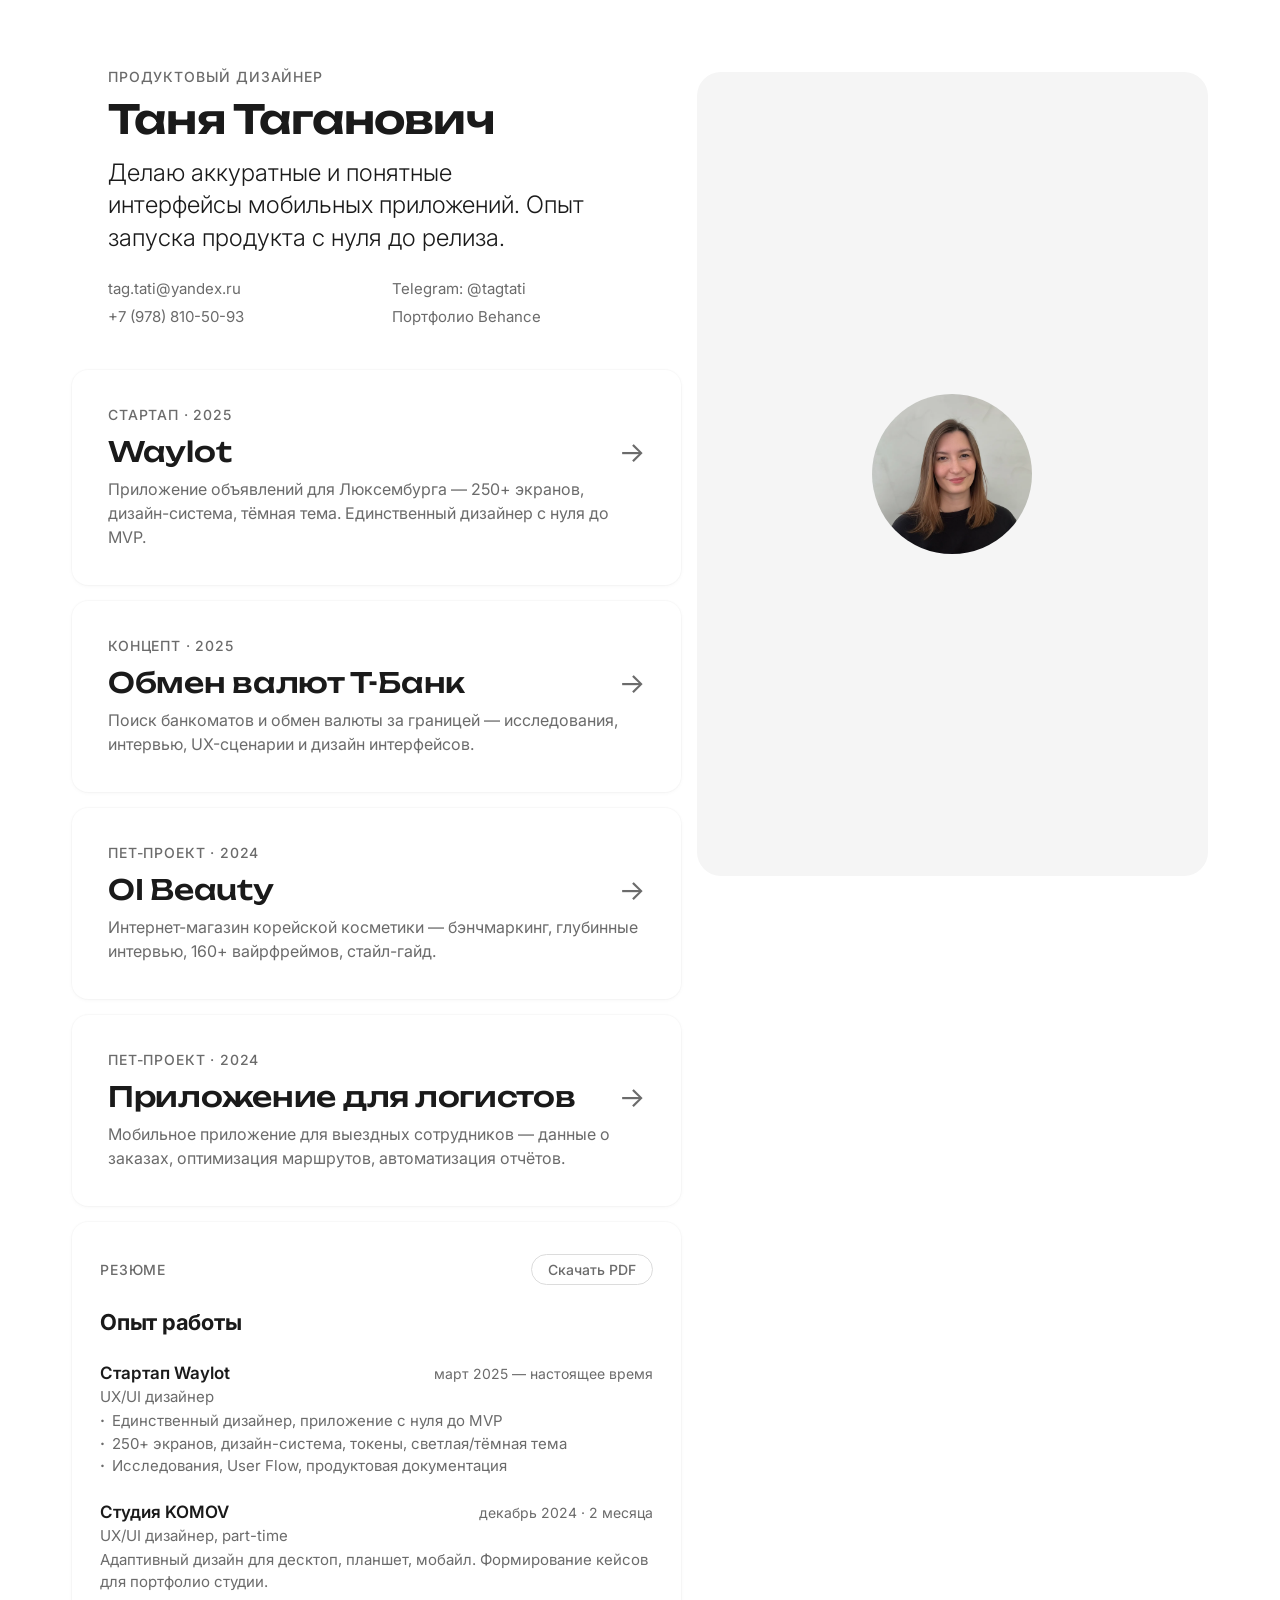
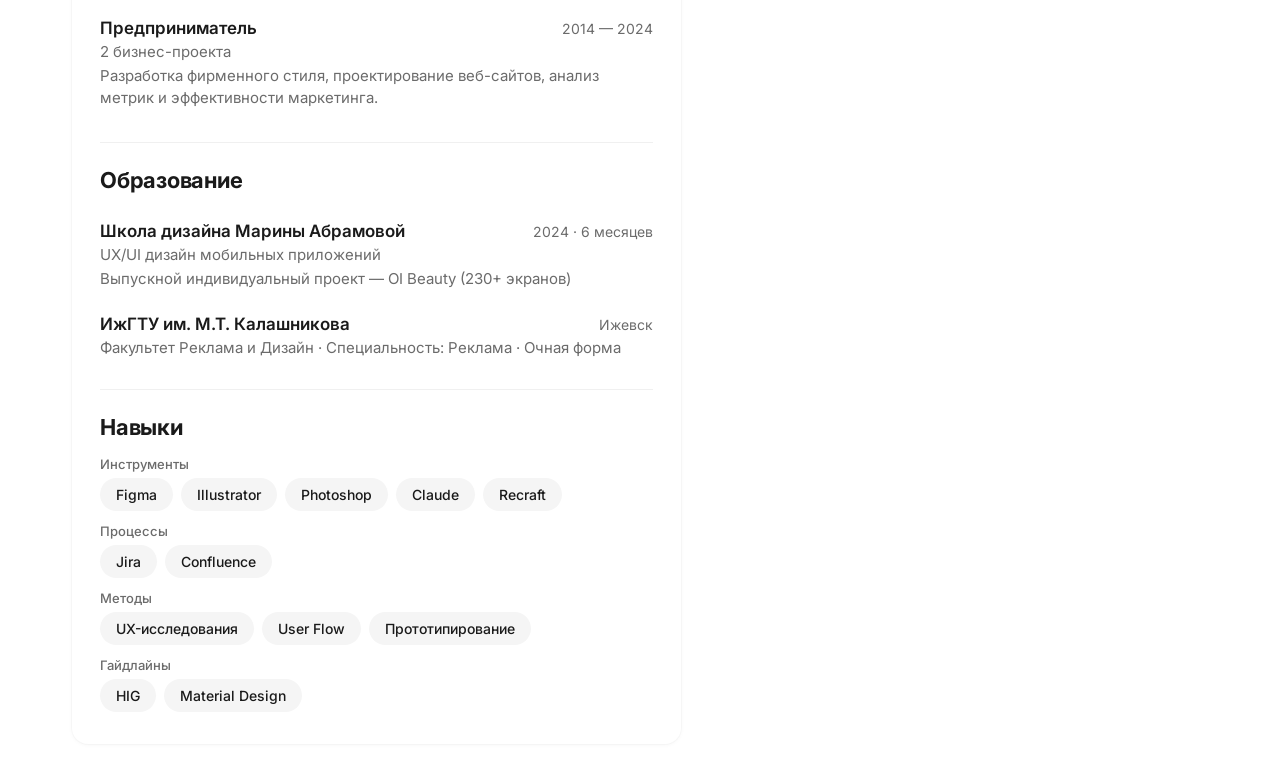
==== index.html @ 6e8eb2c4 "Initial commit" ====
<!DOCTYPE html>
<html lang="ru">
<head>
  <meta charset="UTF-8">
  <meta name="viewport" content="width=device-width, initial-scale=1.0">
  <title>Таганович Татьяна — Продуктовый дизайнер</title>
  <link rel="preconnect" href="https://fonts.googleapis.com">
  <link rel="preconnect" href="https://fonts.gstatic.com" crossorigin>
  <link href="https://fonts.googleapis.com/css2?family=Inter:wght@400;500;600&family=Unbounded:wght@400;500;600;700&display=swap" rel="stylesheet">
  <link rel="stylesheet" href="style.css">
</head>
<body>

  <header class="sticky-header" id="stickyHeader">
    <span class="sticky-name">Таня Таганович</span>
    <a href="#top" class="sticky-contact-btn">Контакты</a>
  </header>

  <div class="bento" id="top">

    <!-- LEFT COLUMN -->
    <div class="col-left">

      <!-- About + Contact -->
      <div class="hero" data-cover="assets/photo.webp">
        <div class="hero-photo-mobile">
          <div class="photo-circle"></div>
        </div>
        <p class="card-role">Продуктовый дизайнер</p>
        <h1 class="card-name">Таня Таганович</h1>
        <p class="card-bio">Делаю аккуратные и понятные интерфейсы мобильных приложений. Опыт запуска продукта с нуля до релиза.</p>
        <div class="contact-grid">
          <ul class="contact-list">
            <li><a href="mailto:tag.tati@yandex.ru">tag.tati@yandex.ru</a></li>
            <li><a href="tel:+79788105093">+7 (978) 810-50-93</a></li>
          </ul>
          <ul class="contact-list">
            <li><a href="https://t.me/tagtati">Telegram: @tagtati</a></li>
            <li><a href="https://www.behance.net/4f20a3a7">Портфолио Behance</a></li>
          </ul>
        </div>
      </div>

      <!-- Case 1: Waylot -->
      <a href="waylot.html" class="card card-case" data-cover="assets/wlt/wlt1.webp">
        <div class="card-cover-wrap"><img class="card-cover" src="assets/wlt/wlt1.webp" alt="Waylot preview"></div>
        <div class="card-case-inner">
          <p class="card-label">Стартап &middot; 2025</p>
          <div class="card-title-row">
            <h2 class="card-title">Waylot</h2>
            <span class="card-arrow">&rarr;</span>
          </div>
          <p class="card-desc">Приложение объявлений для Люксембурга — 250+ экранов, дизайн-система, тёмная тема. Единственный дизайнер с нуля до MVP.</p>
          <p class="card-desc-short">Приложение объявлений для Люксембурга, 250+ экранов</p>
        </div>
      </a>

      <!-- Case 2: T-Bank -->
      <a href="tbank.html" class="card card-case" data-cover="assets/tbank/t2.webp">
        <div class="card-cover-wrap"><img class="card-cover" src="assets/tbank/t2.webp" alt="Т-Банк preview"></div>
        <div class="card-case-inner">
          <p class="card-label">Концепт &middot; 2025</p>
          <div class="card-title-row">
            <h2 class="card-title">Обмен валют Т-Банк</h2>
            <span class="card-arrow">&rarr;</span>
          </div>
          <p class="card-desc">Поиск банкоматов и обмен валюты за границей — исследования, интервью, UX-сценарии и дизайн интерфейсов.</p>
          <p class="card-desc-short">Поиск банкоматов и обмен валюты за границей</p>
        </div>
      </a>

      <!-- Case 3: OI Beauty -->
      <a href="beauty.html" class="card card-case" data-cover="assets/oi/28.webp">
        <div class="card-cover-wrap"><img class="card-cover" src="assets/oi/28.webp" alt="OI Beauty preview"></div>
        <div class="card-case-inner">
          <p class="card-label">Пет-проект &middot; 2024</p>
          <div class="card-title-row">
            <h2 class="card-title">OI Beauty</h2>
            <span class="card-arrow">&rarr;</span>
          </div>
          <p class="card-desc">Интернет-магазин корейской косметики — бэнчмаркинг, глубинные интервью, 160+ вайрфреймов, стайл-гайд.</p>
          <p class="card-desc-short">Интернет-магазин корейской косметики, 160+ вайрфреймов</p>
        </div>
      </a>

      <!-- Case 4: Logistics -->
      <a href="logistics.html" class="card card-case" data-cover="assets/Lgst/lgst21.webp">
        <div class="card-cover-wrap"><img class="card-cover" src="assets/Lgst/lgst21.webp" alt="Логистика preview"></div>
        <div class="card-case-inner">
          <p class="card-label">Пет-проект &middot; 2024</p>
          <div class="card-title-row">
            <h2 class="card-title">Приложение для логистов</h2>
            <span class="card-arrow">&rarr;</span>
          </div>
          <p class="card-desc">Мобильное приложение для выездных сотрудников — данные о заказах, оптимизация маршрутов, автоматизация отчётов.</p>
          <p class="card-desc-short">Приложение для выездных сотрудников</p>
        </div>
      </a>

      <!-- Resume -->
      <div class="card card-resume">
        <div class="resume-top">
          <p class="card-label">Резюме</p>
          <a href="assets/resume.pdf" download class="resume-download">Скачать PDF</a>
        </div>

        <details class="resume-accordion" open>
          <summary class="resume-section-title">Опыт работы</summary>
          <div class="resume-accordion-body">
            <div class="resume-item">
              <div class="resume-header">
                <span class="resume-company">Стартап Waylot</span>
                <span class="resume-date">март 2025 — настоящее время</span>
              </div>
              <p class="resume-role">UX/UI дизайнер</p>
              <ul class="resume-list">
                <li>Единственный дизайнер, приложение с нуля до MVP</li>
                <li>250+ экранов, дизайн-система, токены, светлая/тёмная тема</li>
                <li>Исследования, User Flow, продуктовая документация</li>
              </ul>
            </div>
            <div class="resume-item">
              <div class="resume-header">
                <span class="resume-company">Студия KOMOV</span>
                <span class="resume-date">декабрь 2024 · 2 месяца</span>
              </div>
              <p class="resume-role">UX/UI дизайнер, part-time</p>
              <p class="resume-details">Адаптивный дизайн для десктоп, планшет, мобайл. Формирование кейсов для портфолио студии.</p>
            </div>
            <div class="resume-item">
              <div class="resume-header">
                <span class="resume-company">Предприниматель</span>
                <span class="resume-date">2014 — 2024</span>
              </div>
              <p class="resume-role">2 бизнес-проекта</p>
              <p class="resume-details">Разработка фирменного стиля, проектирование веб-сайтов, анализ метрик и эффективности маркетинга.</p>
            </div>
          </div>
        </details>

        <details class="resume-accordion" open>
          <summary class="resume-section-title">Образование</summary>
          <div class="resume-accordion-body">
            <div class="resume-item">
              <div class="resume-header">
                <span class="resume-company">Школа дизайна Марины Абрамовой</span>
                <span class="resume-date">2024 · 6 месяцев</span>
              </div>
              <p class="resume-role">UX/UI дизайн мобильных приложений</p>
              <p class="resume-details">Выпускной индивидуальный проект — OI Beauty (230+ экранов)</p>
            </div>
            <div class="resume-item">
              <div class="resume-header">
                <span class="resume-company">ИжГТУ им. М.Т. Калашникова</span>
                <span class="resume-date">Ижевск</span>
              </div>
              <p class="resume-role">Факультет Реклама и Дизайн · Специальность: Реклама · Очная форма</p>
            </div>
          </div>
        </details>

        <details class="resume-accordion" open>
          <summary class="resume-section-title">Навыки</summary>
          <div class="resume-accordion-body">
            <p class="resume-skill-group">Инструменты</p>
            <div class="resume-skills">
              <span class="skill-tag">Figma</span>
              <span class="skill-tag">Illustrator</span>
              <span class="skill-tag">Photoshop</span>
              <span class="skill-tag">Claude</span>
              <span class="skill-tag">Recraft</span>
            </div>
            <p class="resume-skill-group">Процессы</p>
            <div class="resume-skills">
              <span class="skill-tag">Jira</span>
              <span class="skill-tag">Confluence</span>
            </div>
            <p class="resume-skill-group">Методы</p>
            <div class="resume-skills">
              <span class="skill-tag">UX-исследования</span>
              <span class="skill-tag">User Flow</span>
              <span class="skill-tag">Прототипирование</span>
            </div>
            <p class="resume-skill-group">Гайдлайны</p>
            <div class="resume-skills">
              <span class="skill-tag">HIG</span>
              <span class="skill-tag">Material Design</span>
            </div>
          </div>
        </details>
      </div>

    </div>

    <!-- RIGHT COLUMN: sticky preview -->
    <div class="col-right">
      <div class="preview">
        <!-- Default: photo -->
        <div class="preview-photo" id="previewPhoto">
          <div class="photo-circle"></div>
        </div>
        <!-- Hover: case cover -->
        <div class="preview-cover" id="previewCover">
          <div class="phone-frame">
            <img src="" alt="Case preview" id="previewImage">
          </div>
        </div>
      </div>
    </div>

  </div>

  <script src="script.js"></script>
</body>
</html>
---- style.css ----
/* ── Reset ── */
*, *::before, *::after {
  margin: 0;
  padding: 0;
  box-sizing: border-box;
}

/* ── Base ── */
:root {
  --text: #1A1A1A;
  --text-secondary: #6B6B6B;
  --card-bg: #FFFFFF;
  --radius: 16px;
  --gap: 16px;
}

body {
  font-family: 'Inter', -apple-system, BlinkMacSystemFont, 'Segoe UI', Helvetica, Arial, sans-serif;
  background: #FFFFFF;
  color: var(--text);
  -webkit-font-smoothing: antialiased;
  -moz-osx-font-smoothing: grayscale;
}

/* ── Bento container ── */
.bento {
  display: flex;
  gap: var(--gap);
  max-width: 1200px;
  margin: 0 auto;
  padding: 32px;
  min-height: 100vh;
}

/* ── Left column: scrollable ── */
.col-left {
  flex: 1;
  display: flex;
  flex-direction: column;
  gap: var(--gap);
}

/* ── Right column: sticky preview ── */
.col-right {
  width: 45%;
  position: sticky;
  top: 72px;
  height: calc(100vh - 96px);
  background: #F5F5F5;
  border-radius: 24px;
  display: flex;
  align-items: center;
  justify-content: center;
  flex-shrink: 0;
}

/* ── Cards ── */
.card {
  background: var(--card-bg);
  border-radius: var(--radius);
  padding: 36px;
  text-decoration: none;
  color: var(--text);
  box-shadow: 0 1px 4px rgba(0, 0, 0, 0.04), 0 0 0 1px rgba(0, 0, 0, 0.02);
  transition: transform 0.2s ease, box-shadow 0.2s ease;
}

.card:hover {
  transform: translateY(-2px);
  box-shadow: 0 8px 24px rgba(0, 0, 0, 0.06);
}

.card-label {
  font-size: 14px;
  font-weight: 500;
  text-transform: uppercase;
  letter-spacing: 0.06em;
  color: var(--text-secondary);
  margin-bottom: 12px;
}

/* About */
/* Hero (About + Contact) */
.hero {
  padding: 36px 36px 28px 36px;
}

.card-name {
  font-family: 'Unbounded', sans-serif;
  font-size: 40px;
  font-weight: 600;
  line-height: 1.1;
  letter-spacing: -0.02em;
  margin-bottom: 16px;
}

.card-role {
  font-size: 14px;
  font-weight: 500;
  text-transform: uppercase;
  letter-spacing: 0.06em;
  color: var(--text-secondary);
  margin-bottom: 12px;
}

.card-bio {
  font-size: 24px;
  font-weight: 300;
  line-height: 1.35;
  color: var(--text);
  max-width: 480px;
}

/* Case cards */
.card-case {
  display: flex;
  justify-content: space-between;
  align-items: center;
  cursor: pointer;
}

.card-case-inner {
  flex: 1;
}

.card-title {
  font-family: 'Unbounded', sans-serif;
  font-size: 28px;
  font-weight: 500;
  line-height: 1.2;
  letter-spacing: -0.01em;
}

.card-title-row {
  margin-bottom: 8px;
}

.card-desc {
  font-size: 16px;
  line-height: 1.5;
  color: var(--text-secondary);
}

.card-title-row {
  display: flex;
  align-items: center;
  justify-content: space-between;
  gap: 12px;
}

.card-arrow {
  font-size: 28px;
  color: var(--text-secondary);
  transition: transform 0.2s ease, color 0.2s ease;
  flex-shrink: 0;
}

.card-case:hover .card-arrow {
  transform: translateX(4px);
  color: var(--text);
}

.card-desc-short {
  display: none;
}

/* Contact */
.contact-grid {
  display: grid;
  grid-template-columns: 1fr 1fr;
  gap: 8px 32px;
  margin-top: 24px;
}

.contact-list {
  list-style: none;
  padding: 0;
  display: flex;
  flex-direction: column;
  gap: 8px;
}

.contact-list li a {
  font-size: 15px;
  color: var(--text-secondary);
  text-decoration: none;
  transition: color 0.2s ease;
}

.contact-list li a:hover {
  color: var(--text);
}

/* ── Preview panel ── */
.preview {
  position: relative;
  width: 100%;
  height: 100%;
  display: flex;
  align-items: center;
  justify-content: center;
}

.preview-photo {
  transition: opacity 0.4s ease, transform 0.4s ease;
}

.preview-photo.hidden {
  opacity: 0;
  transform: scale(0.95);
}

.photo-circle {
  width: 160px;
  height: 160px;
  border-radius: 50%;
  background: url('assets/photo.webp') center/cover no-repeat;
  -webkit-user-select: none;
  user-select: none;
  pointer-events: none;
}

.preview-cover {
  position: absolute;
  inset: 0;
  display: flex;
  align-items: center;
  justify-content: center;
  opacity: 0;
  transition: opacity 0.4s ease;
  pointer-events: none;
}

.preview-cover.visible {
  opacity: 1;
}

.phone-frame {
  max-width: 280px;
  max-height: 560px;
  filter: drop-shadow(0 24px 64px rgba(0, 0, 0, 0.08));
  transform: translateY(20px) scale(0.95);
  opacity: 0;
  transition: transform 0.35s ease, opacity 0.35s ease;
}

.phone-frame.active {
  transform: translateY(0) scale(1);
  opacity: 1;
}

.phone-frame.no-transition {
  transition: none;
}

.phone-frame img {
  width: 100%;
  height: 100%;
  object-fit: contain;
}

/* Resume */
.card-resume {
  padding: 32px 28px;
}

.resume-top {
  display: flex;
  justify-content: space-between;
  align-items: center;
  margin-bottom: 0;
}

.resume-top .card-label {
  margin-bottom: 0;
}

.resume-download {
  font-size: 14px;
  font-weight: 500;
  color: var(--text-secondary);
  text-decoration: none;
  padding: 6px 16px;
  border: 1px solid #DCDCDC;
  border-radius: 100px;
  transition: background 0.2s ease, color 0.2s ease, border-color 0.2s ease;
}

.resume-download:hover {
  background: var(--text);
  color: #FFFFFF;
  border-color: var(--text);
}

.card-resume:hover {
  transform: none;
  box-shadow: 0 1px 4px rgba(0, 0, 0, 0.04), 0 0 0 1px rgba(0, 0, 0, 0.02);
}

/* Accordion */
.resume-accordion {
  border-top: 1px solid #F0F0F0;
  padding-top: 24px;
  margin-top: 32px;
}

.resume-accordion:first-of-type {
  margin-top: 24px;
  padding-top: 0;
  border-top: none;
}

.resume-section-title {
  font-size: 22px;
  font-weight: 700;
  letter-spacing: -0.01em;
  color: var(--text);
  list-style: none;
  display: flex;
  align-items: center;
  justify-content: space-between;
  pointer-events: none;
}

.resume-section-title::-webkit-details-marker {
  display: none;
}

.resume-section-title::after {
  content: '';
  width: 20px;
  height: 20px;
  background: url("data:image/svg+xml,%3Csvg xmlns='http://www.w3.org/2000/svg' width='20' height='20' fill='none' stroke='%23888' stroke-width='2' stroke-linecap='round' stroke-linejoin='round'%3E%3Cpath d='M5 8l5 5 5-5'/%3E%3C/svg%3E") center/contain no-repeat;
  transition: transform 0.2s ease;
  flex-shrink: 0;
  display: none;
}

.resume-accordion[open] > .resume-section-title::after {
  transform: rotate(180deg);
}

.resume-accordion-body {
  margin-top: 16px;
}

.resume-item {
  padding: 12px 0;
}

.resume-item:last-of-type {
  padding-bottom: 0;
}

.resume-header {
  display: flex;
  justify-content: space-between;
  align-items: baseline;
  gap: 12px;
  margin-bottom: 4px;
}

.resume-company {
  font-size: 17px;
  font-weight: 600;
  color: var(--text);
}

.resume-date {
  font-size: 14px;
  color: var(--text-secondary);
  white-space: nowrap;
}

.resume-role {
  font-size: 15px;
  color: var(--text-secondary);
  margin-bottom: 4px;
}

.resume-details {
  font-size: 15px;
  line-height: 1.5;
  color: var(--text-secondary);
}

.resume-list {
  list-style: none;
  padding: 0;
}

.resume-list li {
  font-size: 15px;
  line-height: 1.5;
  color: var(--text-secondary);
  padding-left: 12px;
  position: relative;
}

.resume-list li::before {
  content: '·';
  position: absolute;
  left: 0;
  font-weight: 700;
}

.resume-skills {
  display: flex;
  flex-wrap: wrap;
  gap: 8px;
}

.skill-tag {
  padding: 8px 16px;
  background: #F5F5F5;
  border-radius: 100px;
  font-size: 14px;
  font-weight: 500;
  color: var(--text);
}

.resume-skill-group {
  font-size: 13px;
  font-weight: 500;
  color: var(--text-secondary);
  margin: 12px 0 6px 0;
}

.resume-skill-group:first-of-type {
  margin-top: 0;
}

/* ── Sticky header ── */
.sticky-header {
  position: fixed;
  top: 0;
  left: 50%;
  transform: translateX(-50%) translateY(calc(-100% - 8px));
  width: 100%;
  max-width: 1200px;
  z-index: 100;
  display: flex;
  justify-content: space-between;
  align-items: center;
  padding: 16px 24px;
  background: rgba(255, 255, 255, 0.95);
  backdrop-filter: blur(12px);
  -webkit-backdrop-filter: blur(12px);
  opacity: 0;
  visibility: hidden;
  pointer-events: none;
}

.sticky-header.ready {
  transition: opacity 0.3s ease, transform 0.3s ease, visibility 0.3s ease;
}

.sticky-header.visible {
  opacity: 1;
  visibility: visible;
  transform: translateX(-50%) translateY(0);
  pointer-events: auto;
}

.sticky-name {
  font-family: 'Unbounded', sans-serif;
  font-size: 16px;
  font-weight: 600;
  color: var(--text);
}

.sticky-contact-btn {
  font-size: 14px;
  font-weight: 500;
  color: #FFFFFF;
  text-decoration: none;
  padding: 6px 16px;
  background: var(--text);
  border: 1px solid var(--text);
  border-radius: 100px;
  transition: transform 0.2s ease;
}

.sticky-contact-btn:hover {
  transform: scale(1.05);
}

/* ── Page transition out ── */
body {
  opacity: 1;
  transition: opacity 0.3s ease;
}

body.fade-out {
  opacity: 0;
}

/* ── Card cover (mobile only) ── */
.card-cover-wrap {
  display: none;
}

.card-cover {
  display: none;
}

/* ── Hero photo (mobile only) ── */
.hero-photo-mobile {
  display: none;
}

/* ── Mobile ── */
@media (max-width: 900px) {
  .sticky-header {
    left: 0;
    top: -60px;
    transform: none;
    opacity: 1;
    visibility: visible;
    padding: 12px 32px;
  }

  .sticky-header.ready {
    transition: top 0.3s ease;
  }

  .sticky-header.visible {
    top: 0;
    transform: none;
  }

  .sticky-contact-btn {
    background: var(--text);
    color: #FFFFFF;
    border-color: var(--text);
  }

  .bento {
    flex-direction: column;
    padding: 16px;
  }

  .col-right {
    display: none;
  }

  /* Show photo in hero on mobile */
  .hero-photo-mobile {
    display: flex;
    justify-content: center;
    margin-bottom: 24px;
  }

  .hero-photo-mobile .photo-circle {
    width: 120px;
    height: 120px;
  }

  /* Case cards: vertical layout with cover */
  .card {
    padding: 16px;
  }

  .hero {
    padding: 16px;
  }

  .card-case {
    flex-direction: column;
    align-items: stretch;
  }

  .card-cover-wrap {
    display: flex;
    justify-content: center;
    align-items: flex-start;
    background: #F5F5F5;
    border-radius: 12px;
    padding: 20px 0 0 0;
    margin-bottom: 12px;
    overflow: hidden;
    height: 250px;
  }

  .card-cover {
    display: block;
    width: 46%;
    height: auto;
    border-radius: 0;
    margin-bottom: 0;
    background: none;
    filter: drop-shadow(0 8px 24px rgba(0, 0, 0, 0.1));
  }

  .card-desc {
    display: none;
  }

  .card-desc-short {
    display: block;
  }

  .card-name {
    font-size: 28px;
  }

  .card-bio {
    font-size: 20px;
  }

  .card-title {
    font-size: 22px;
  }

  .contact-grid {
    grid-template-columns: 1fr;
    gap: 8px;
  }

  /* Accordion on mobile */
  .resume-section-title {
    pointer-events: auto;
    cursor: pointer;
  }

  .resume-section-title::after {
    display: block;
  }

}
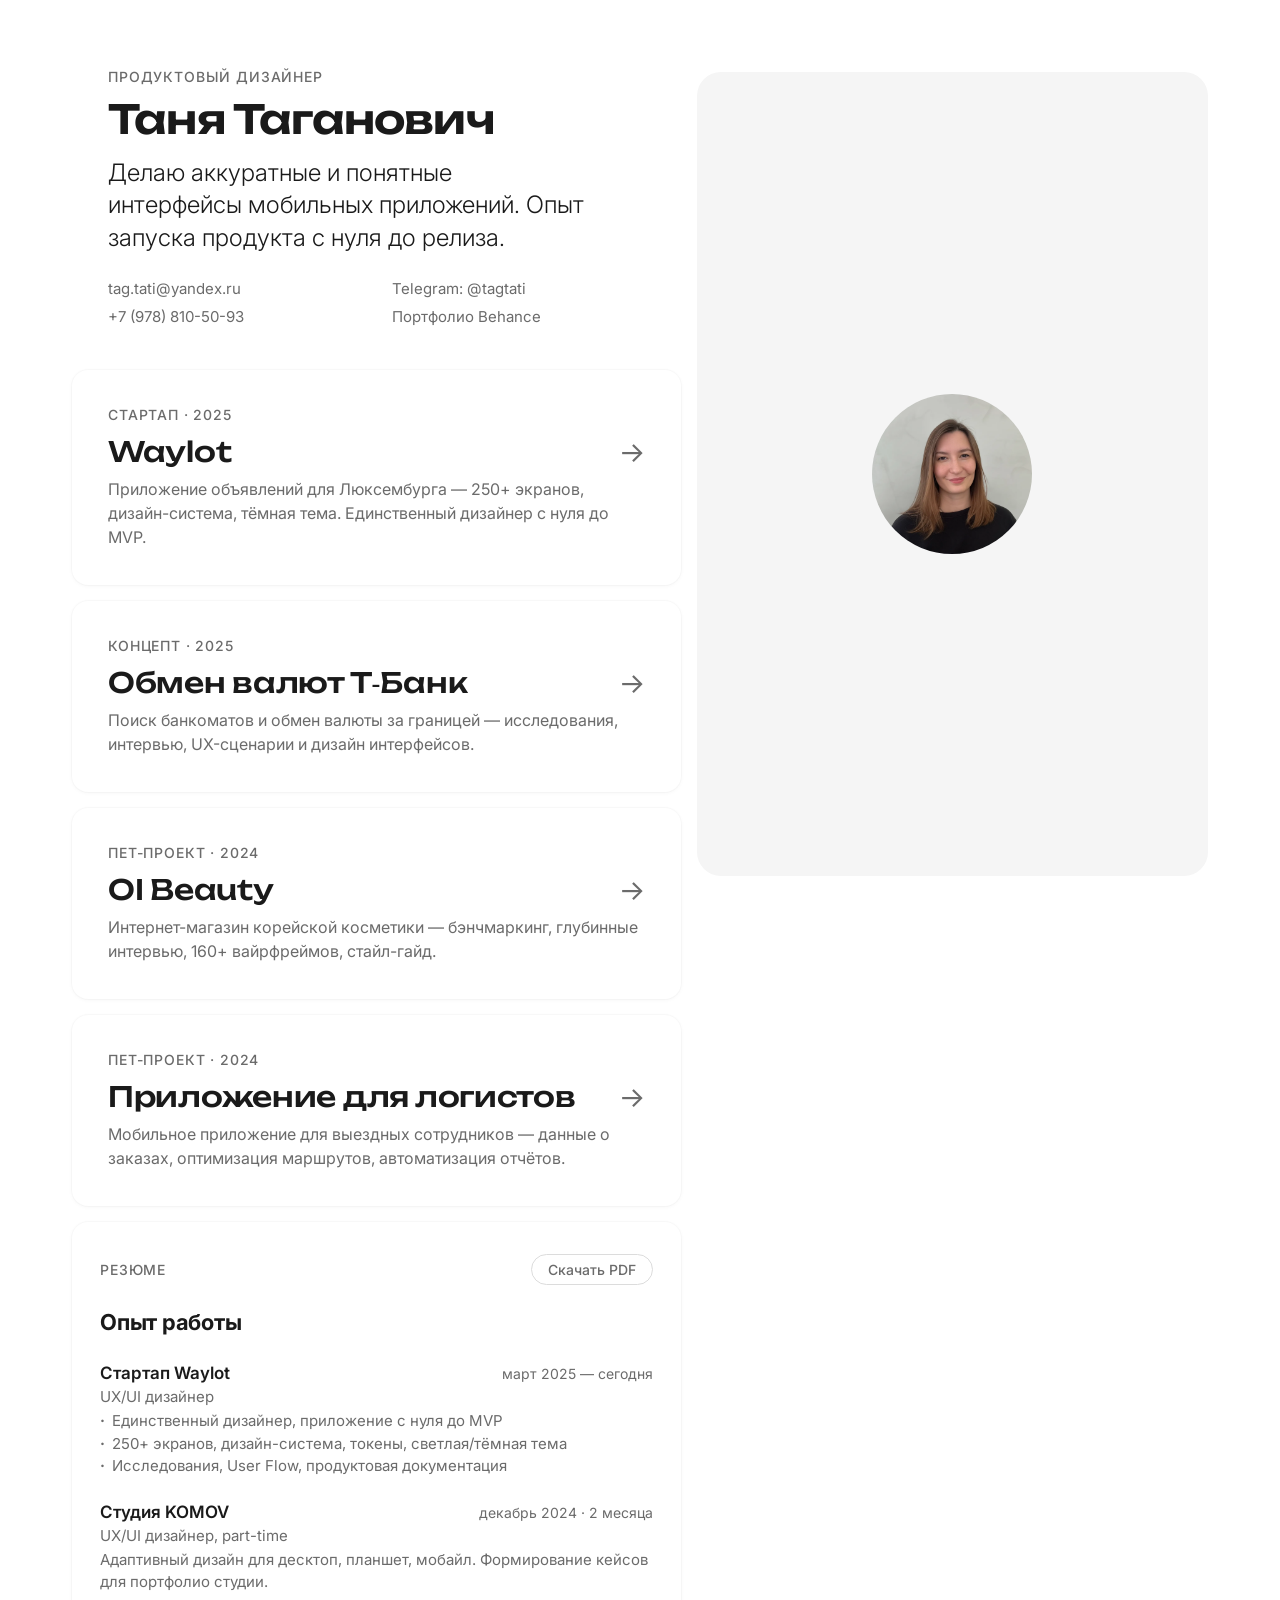
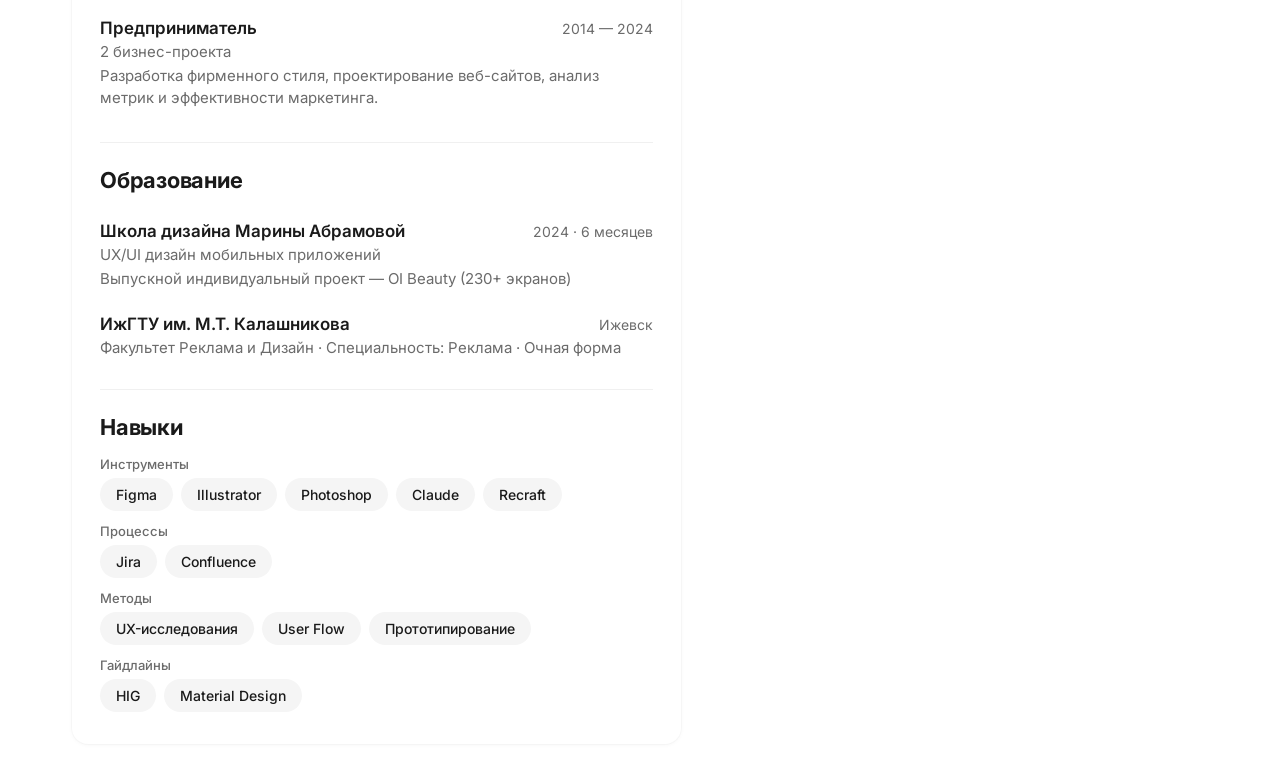
==== commit ba741635: "Add files via upload" ====
--- a/index.html
+++ b/index.html
@@ -7,13 +7,16 @@
   <link rel="preconnect" href="https://fonts.googleapis.com">
   <link rel="preconnect" href="https://fonts.gstatic.com" crossorigin>
   <link href="https://fonts.googleapis.com/css2?family=Inter:wght@400;500;600&family=Unbounded:wght@400;500;600;700&display=swap" rel="stylesheet">
-  <link rel="stylesheet" href="style.css">
+  <link rel="stylesheet" href="style.css?v=2">
 </head>
 <body>
 
   <header class="sticky-header" id="stickyHeader">
     <span class="sticky-name">Таня Таганович</span>
-    <a href="#top" class="sticky-contact-btn">Контакты</a>
+    <div class="sticky-header-actions">
+      <a href="assets/resume.pdf" download class="sticky-resume-btn">Скачать резюме</a>
+      <a href="#top" class="sticky-contact-btn">Контакты</a>
+    </div>
   </header>
 
   <div class="bento" id="top">
@@ -61,7 +64,7 @@
         <div class="card-case-inner">
           <p class="card-label">Концепт &middot; 2025</p>
           <div class="card-title-row">
-            <h2 class="card-title">Обмен валют Т-Банк</h2>
+            <h2 class="card-title">Обмен валют Т&#8209;Банк</h2>
             <span class="card-arrow">&rarr;</span>
           </div>
           <p class="card-desc">Поиск банкоматов и обмен валюты за границей — исследования, интервью, UX-сценарии и дизайн интерфейсов.</p>
@@ -110,7 +113,7 @@
             <div class="resume-item">
               <div class="resume-header">
                 <span class="resume-company">Стартап Waylot</span>
-                <span class="resume-date">март 2025 — настоящее время</span>
+                <span class="resume-date">март 2025 — сегодня</span>
               </div>
               <p class="resume-role">UX/UI дизайнер</p>
               <ul class="resume-list">
--- a/style.css
+++ b/style.css
@@ -469,6 +469,31 @@
   color: var(--text);
 }
 
+.sticky-header-actions {
+  display: flex;
+  gap: 8px;
+  align-items: center;
+}
+
+.sticky-resume-btn {
+  font-size: 14px;
+  font-weight: 500;
+  color: var(--text-secondary);
+  text-decoration: none;
+  padding: 6px 16px;
+  background: transparent;
+  border: 1px solid #DCDCDC;
+  border-radius: 100px;
+  transition: transform 0.2s ease, background 0.2s ease, color 0.2s ease, border-color 0.2s ease;
+}
+
+.sticky-resume-btn:hover {
+  background: var(--text);
+  color: #FFFFFF;
+  border-color: var(--text);
+  transform: scale(1.05);
+}
+
 .sticky-contact-btn {
   font-size: 14px;
   font-weight: 500;
@@ -527,6 +552,20 @@
   .sticky-header.visible {
     top: 0;
     transform: none;
+  }
+
+  .sticky-resume-btn {
+    display: none;
+  }
+
+  .resume-header {
+    flex-direction: column;
+    gap: 2px;
+  }
+
+  .resume-date {
+    white-space: normal;
+    font-size: 13px;
   }
 
   .sticky-contact-btn {
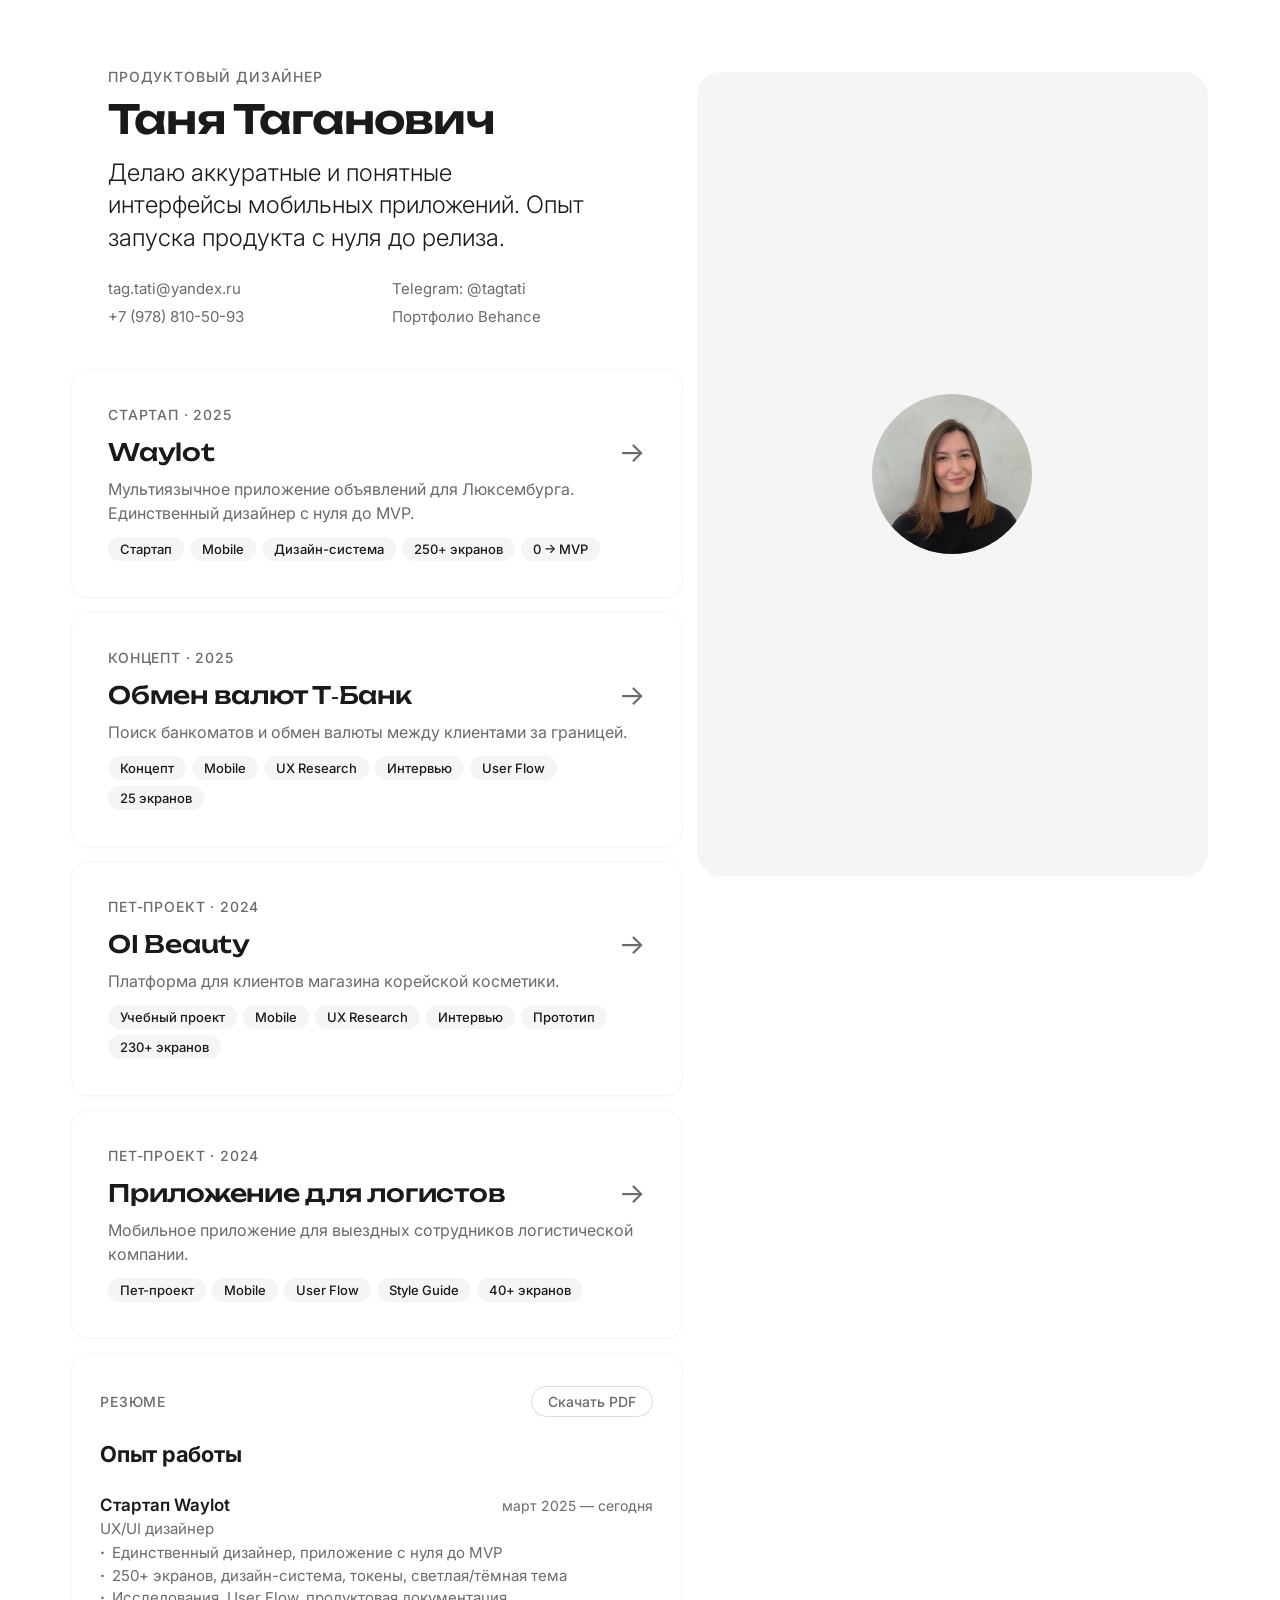
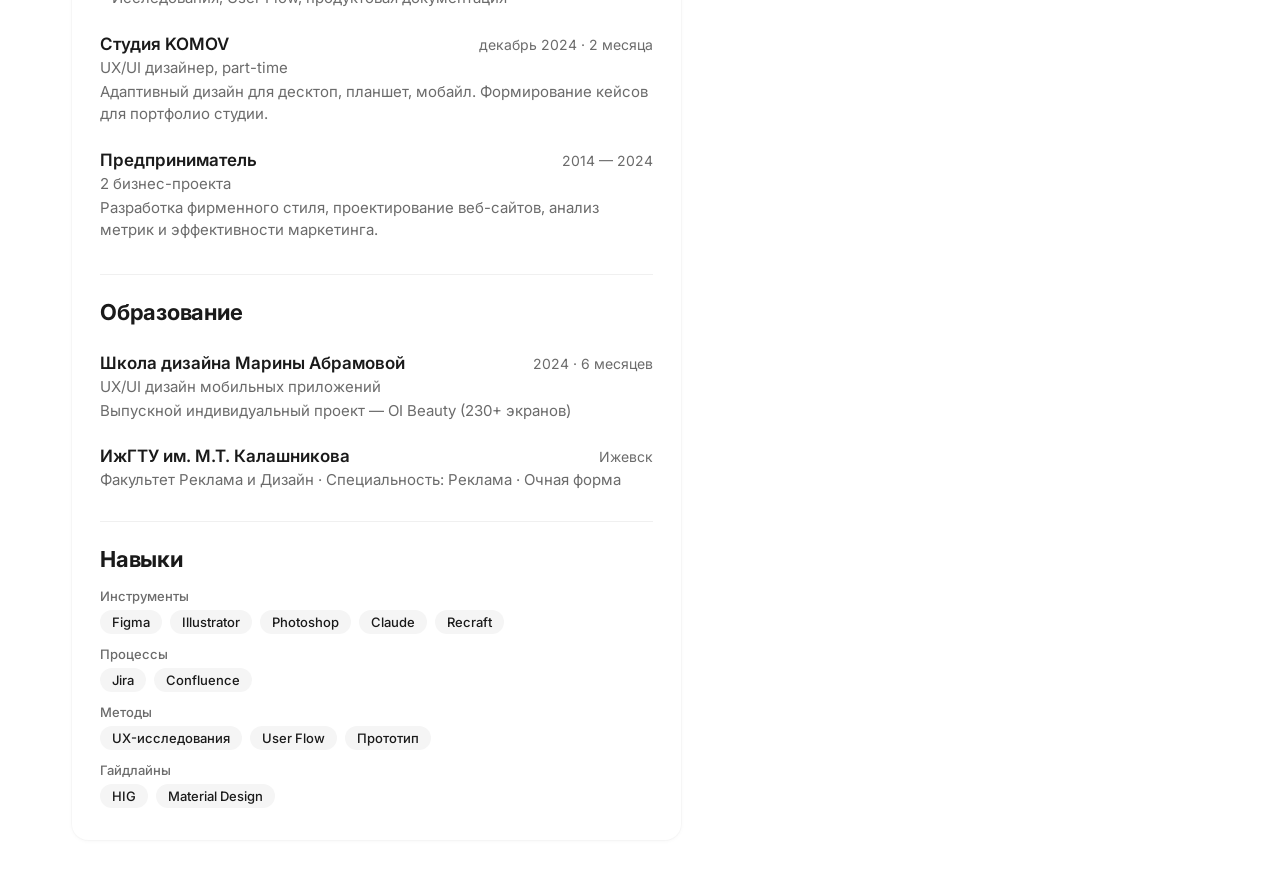
==== commit 8fd54468: "Add files via upload" ====
--- a/index.html
+++ b/index.html
@@ -1,6 +1,18 @@
 <!DOCTYPE html>
 <html lang="ru">
 <head>
+  <!-- Yandex.Metrika counter -->
+  <script type="text/javascript">
+    (function(m,e,t,r,i,k,a){
+        m[i]=m[i]||function(){(m[i].a=m[i].a||[]).push(arguments)};
+        m[i].l=1*new Date();
+        for (var j = 0; j < document.scripts.length; j++) {if (document.scripts[j].src === r) { return; }}
+        k=e.createElement(t),a=e.getElementsByTagName(t)[0],k.async=1,k.src=r,a.parentNode.insertBefore(k,a)
+    })(window, document,'script','https://mc.webvisor.org/metrika/tag_ww.js?id=107710965', 'ym');
+    ym(107710965, 'init', {ssr:true, webvisor:true, trackHash:true, clickmap:true, ecommerce:"dataLayer", referrer: document.referrer, url: location.href, accurateTrackBounce:true, trackLinks:true});
+  </script>
+  <noscript><div><img src="https://mc.yandex.ru/watch/107710965" style="position:absolute; left:-9999px;" alt="" /></div></noscript>
+  <!-- /Yandex.Metrika counter -->
   <meta charset="UTF-8">
   <meta name="viewport" content="width=device-width, initial-scale=1.0">
   <title>Таганович Татьяна — Продуктовый дизайнер</title>
@@ -53,8 +65,15 @@
             <h2 class="card-title">Waylot</h2>
             <span class="card-arrow">&rarr;</span>
           </div>
-          <p class="card-desc">Приложение объявлений для Люксембурга — 250+ экранов, дизайн-система, тёмная тема. Единственный дизайнер с нуля до MVP.</p>
-          <p class="card-desc-short">Приложение объявлений для Люксембурга, 250+ экранов</p>
+          <p class="card-desc">Мультиязычное приложение объявлений для Люксембурга. Единственный дизайнер с нуля до MVP.</p>
+          <p class="card-desc-short">Приложение объявлений для Люксембурга</p>
+          <div class="card-tags">
+            <span class="card-tag">Стартап</span>
+            <span class="card-tag">Mobile</span>
+            <span class="card-tag">Дизайн-система</span>
+            <span class="card-tag">250+ экранов</span>
+            <span class="card-tag">0 → MVP</span>
+          </div>
         </div>
       </a>
 
@@ -67,8 +86,16 @@
             <h2 class="card-title">Обмен валют Т&#8209;Банк</h2>
             <span class="card-arrow">&rarr;</span>
           </div>
-          <p class="card-desc">Поиск банкоматов и обмен валюты за границей — исследования, интервью, UX-сценарии и дизайн интерфейсов.</p>
+          <p class="card-desc">Поиск банкоматов и обмен валюты между клиентами за границей.</p>
           <p class="card-desc-short">Поиск банкоматов и обмен валюты за границей</p>
+          <div class="card-tags">
+            <span class="card-tag">Концепт</span>
+            <span class="card-tag">Mobile</span>
+            <span class="card-tag">UX Research</span>
+            <span class="card-tag">Интервью</span>
+            <span class="card-tag">User Flow</span>
+            <span class="card-tag">25 экранов</span>
+          </div>
         </div>
       </a>
 
@@ -81,8 +108,16 @@
             <h2 class="card-title">OI Beauty</h2>
             <span class="card-arrow">&rarr;</span>
           </div>
-          <p class="card-desc">Интернет-магазин корейской косметики — бэнчмаркинг, глубинные интервью, 160+ вайрфреймов, стайл-гайд.</p>
-          <p class="card-desc-short">Интернет-магазин корейской косметики, 160+ вайрфреймов</p>
+          <p class="card-desc">Платформа для клиентов магазина корейской косметики.</p>
+          <p class="card-desc-short">Интернет-магазин корейской косметики</p>
+          <div class="card-tags">
+            <span class="card-tag">Учебный проект</span>
+            <span class="card-tag">Mobile</span>
+            <span class="card-tag">UX Research</span>
+            <span class="card-tag">Интервью</span>
+            <span class="card-tag">Прототип</span>
+            <span class="card-tag">230+ экранов</span>
+          </div>
         </div>
       </a>
 
@@ -95,8 +130,15 @@
             <h2 class="card-title">Приложение для логистов</h2>
             <span class="card-arrow">&rarr;</span>
           </div>
-          <p class="card-desc">Мобильное приложение для выездных сотрудников — данные о заказах, оптимизация маршрутов, автоматизация отчётов.</p>
+          <p class="card-desc">Мобильное приложение для выездных сотрудников логистической компании.</p>
           <p class="card-desc-short">Приложение для выездных сотрудников</p>
+          <div class="card-tags">
+            <span class="card-tag">Пет-проект</span>
+            <span class="card-tag">Mobile</span>
+            <span class="card-tag">User Flow</span>
+            <span class="card-tag">Style Guide</span>
+            <span class="card-tag">40+ экранов</span>
+          </div>
         </div>
       </a>
 
@@ -182,7 +224,7 @@
             <div class="resume-skills">
               <span class="skill-tag">UX-исследования</span>
               <span class="skill-tag">User Flow</span>
-              <span class="skill-tag">Прототипирование</span>
+              <span class="skill-tag">Прототип</span>
             </div>
             <p class="resume-skill-group">Гайдлайны</p>
             <div class="resume-skills">
--- a/style.css
+++ b/style.css
@@ -125,7 +125,7 @@
 
 .card-title {
   font-family: 'Unbounded', sans-serif;
-  font-size: 28px;
+  font-size: 24px;
   font-weight: 500;
   line-height: 1.2;
   letter-spacing: -0.01em;
@@ -162,6 +162,22 @@
 
 .card-desc-short {
   display: none;
+}
+
+.card-tags {
+  display: flex;
+  flex-wrap: wrap;
+  gap: 6px;
+  margin-top: 12px;
+}
+
+.card-tag {
+  padding: 4px 12px;
+  background: #F5F5F5;
+  border-radius: 100px;
+  font-size: 13px;
+  font-weight: 500;
+  color: var(--text);
 }
 
 /* Contact */
@@ -411,10 +427,10 @@
 }
 
 .skill-tag {
-  padding: 8px 16px;
+  padding: 4px 12px;
   background: #F5F5F5;
   border-radius: 100px;
-  font-size: 14px;
+  font-size: 13px;
   font-weight: 500;
   color: var(--text);
 }
@@ -609,14 +625,21 @@
     align-items: stretch;
   }
 
+  .card-case {
+    padding-top: 0;
+    overflow: hidden;
+  }
+
   .card-cover-wrap {
     display: flex;
     justify-content: center;
     align-items: flex-start;
     background: #F5F5F5;
-    border-radius: 12px;
+    border-radius: 0;
+    border-top-left-radius: var(--radius);
+    border-top-right-radius: var(--radius);
     padding: 20px 0 0 0;
-    margin-bottom: 12px;
+    margin: 0 -36px 12px -36px;
     overflow: hidden;
     height: 250px;
   }
@@ -631,6 +654,10 @@
     filter: drop-shadow(0 8px 24px rgba(0, 0, 0, 0.1));
   }
 
+  .card-case .card-label {
+    display: none;
+  }
+
   .card-desc {
     display: none;
   }
@@ -648,7 +675,7 @@
   }
 
   .card-title {
-    font-size: 22px;
+    font-size: 20px;
   }
 
   .contact-grid {
